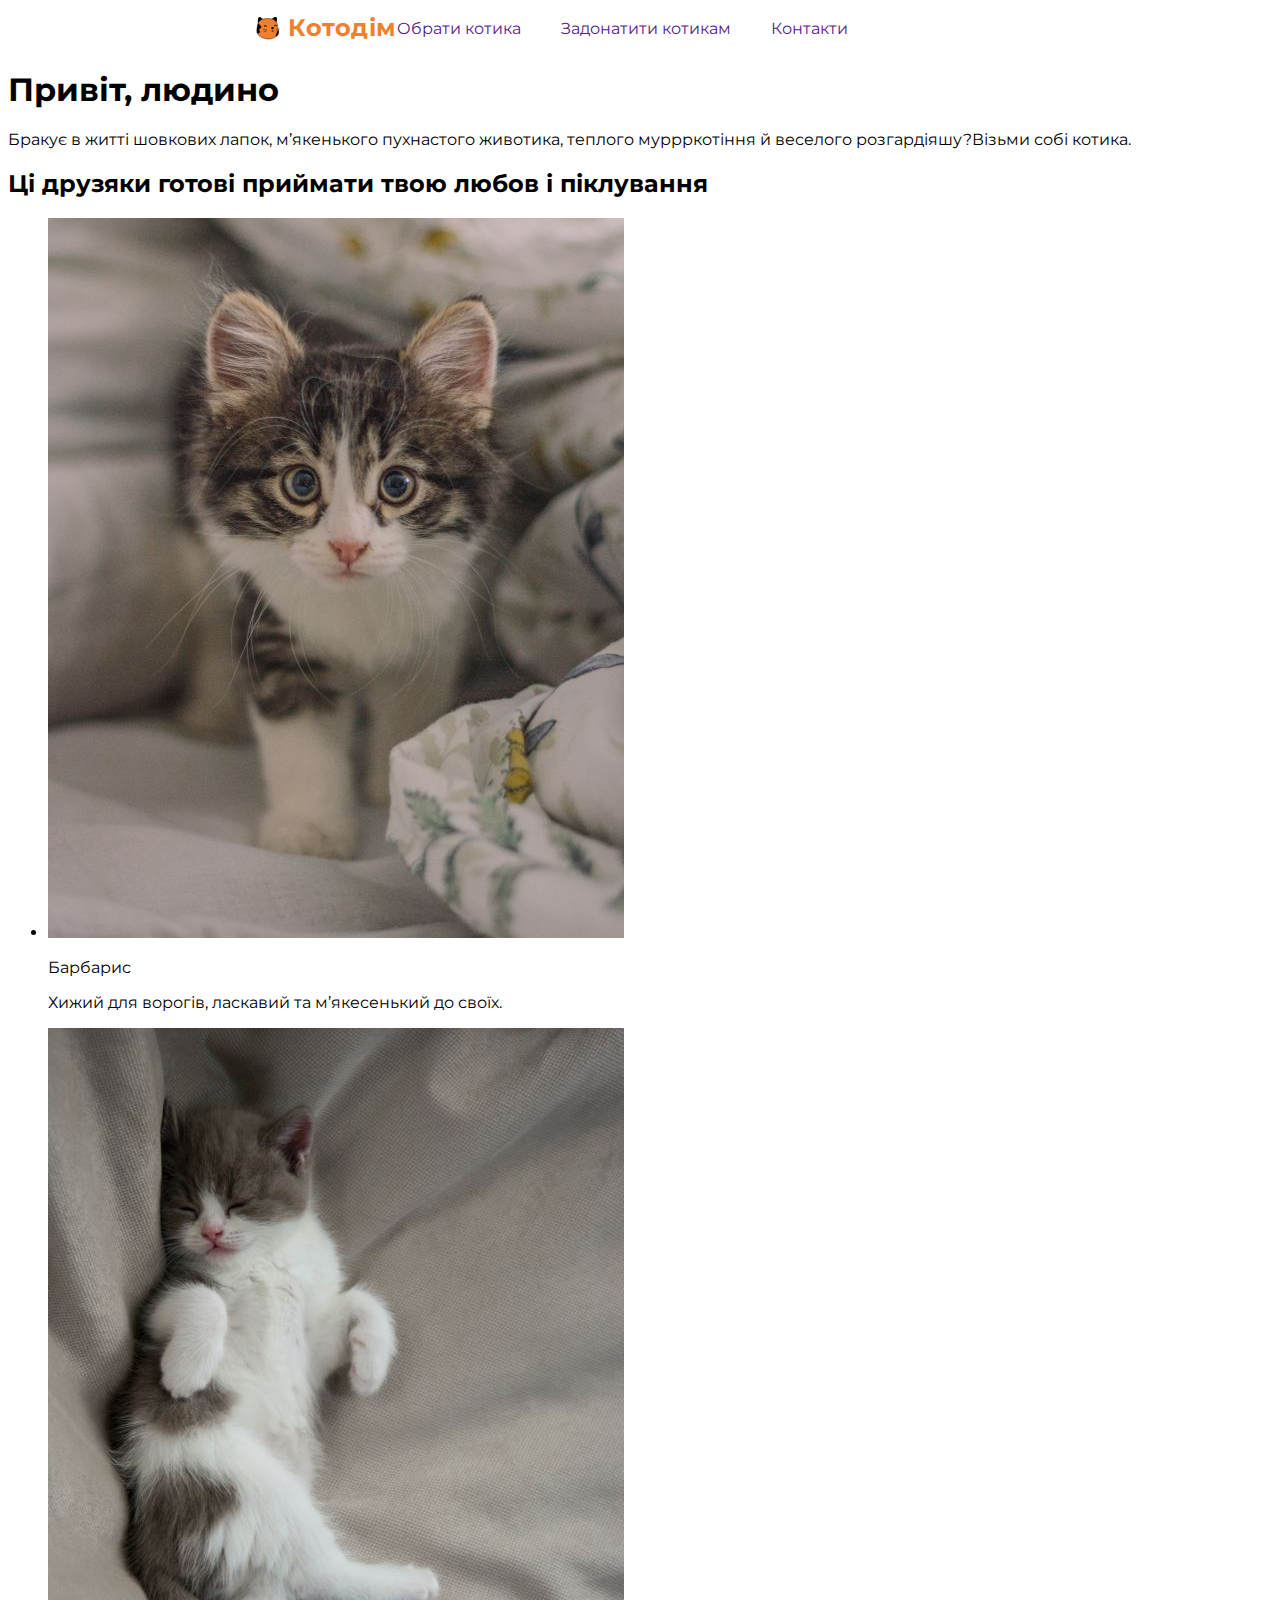
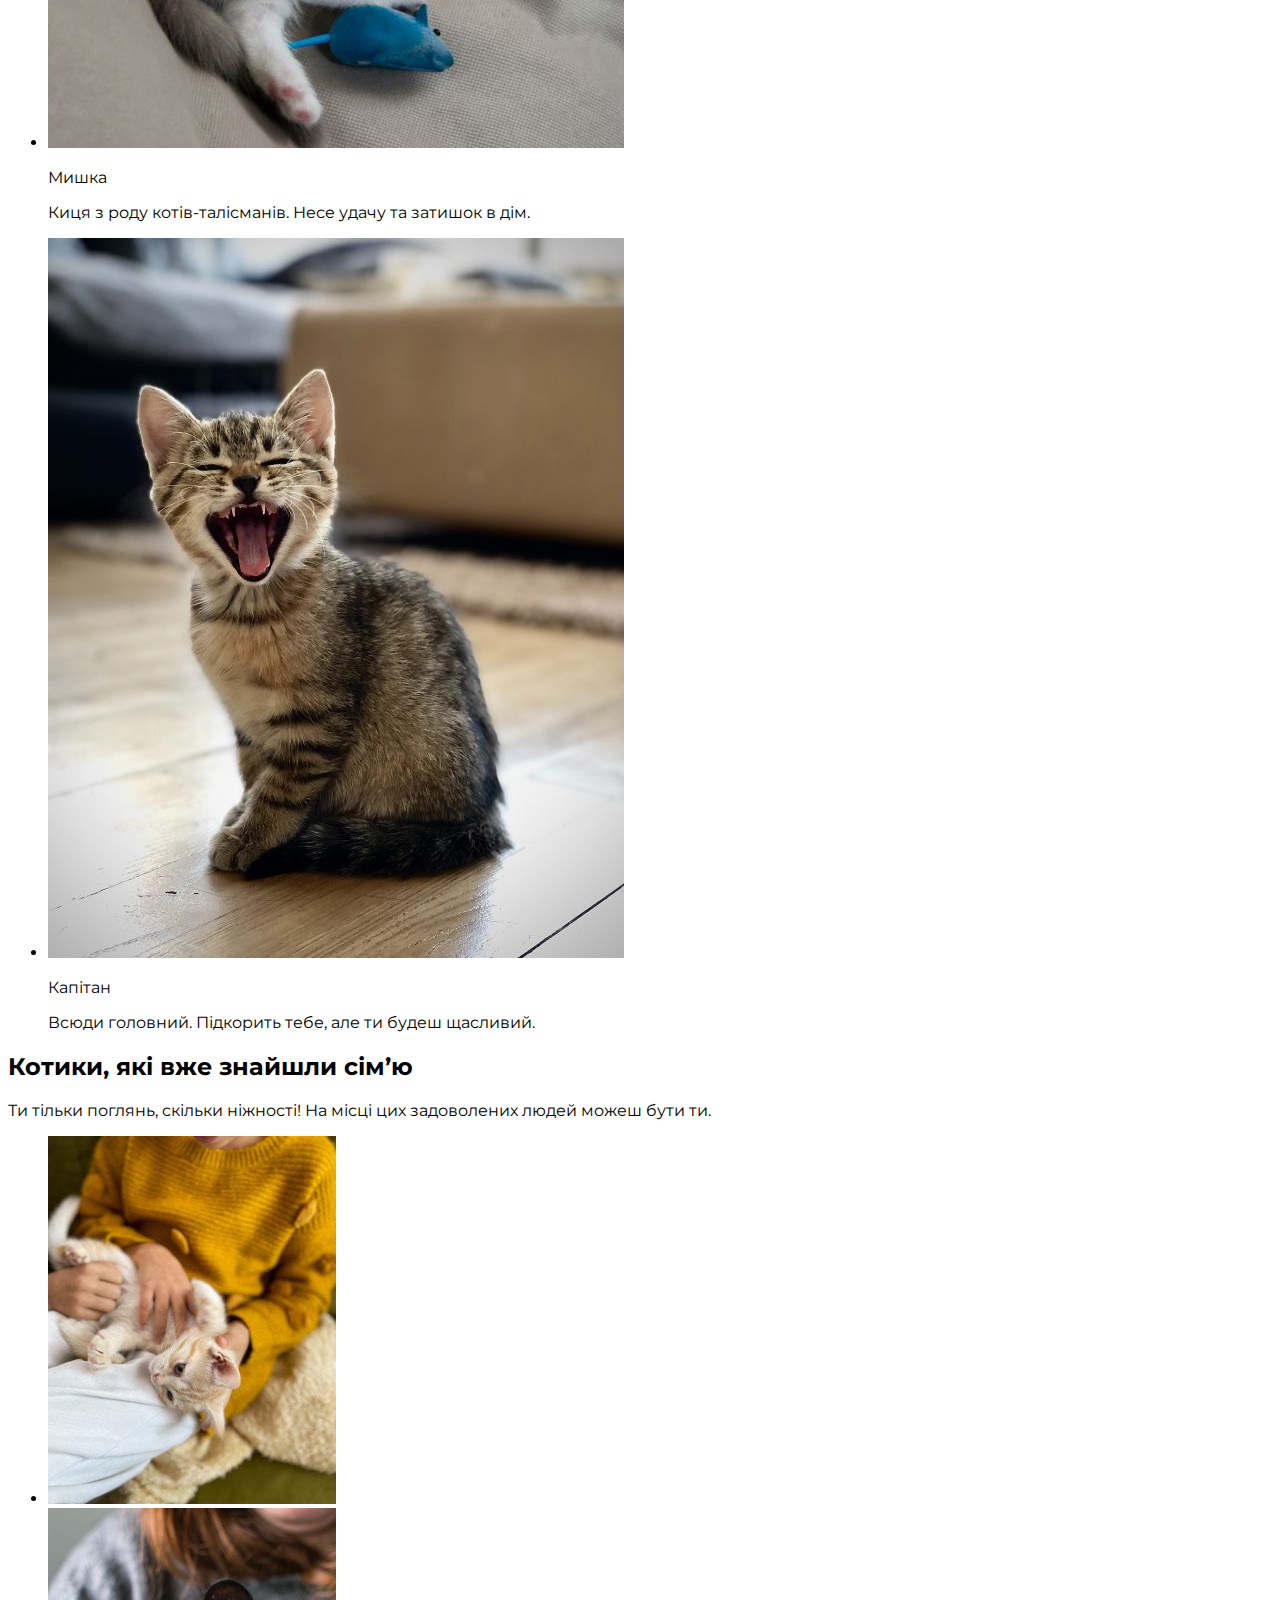
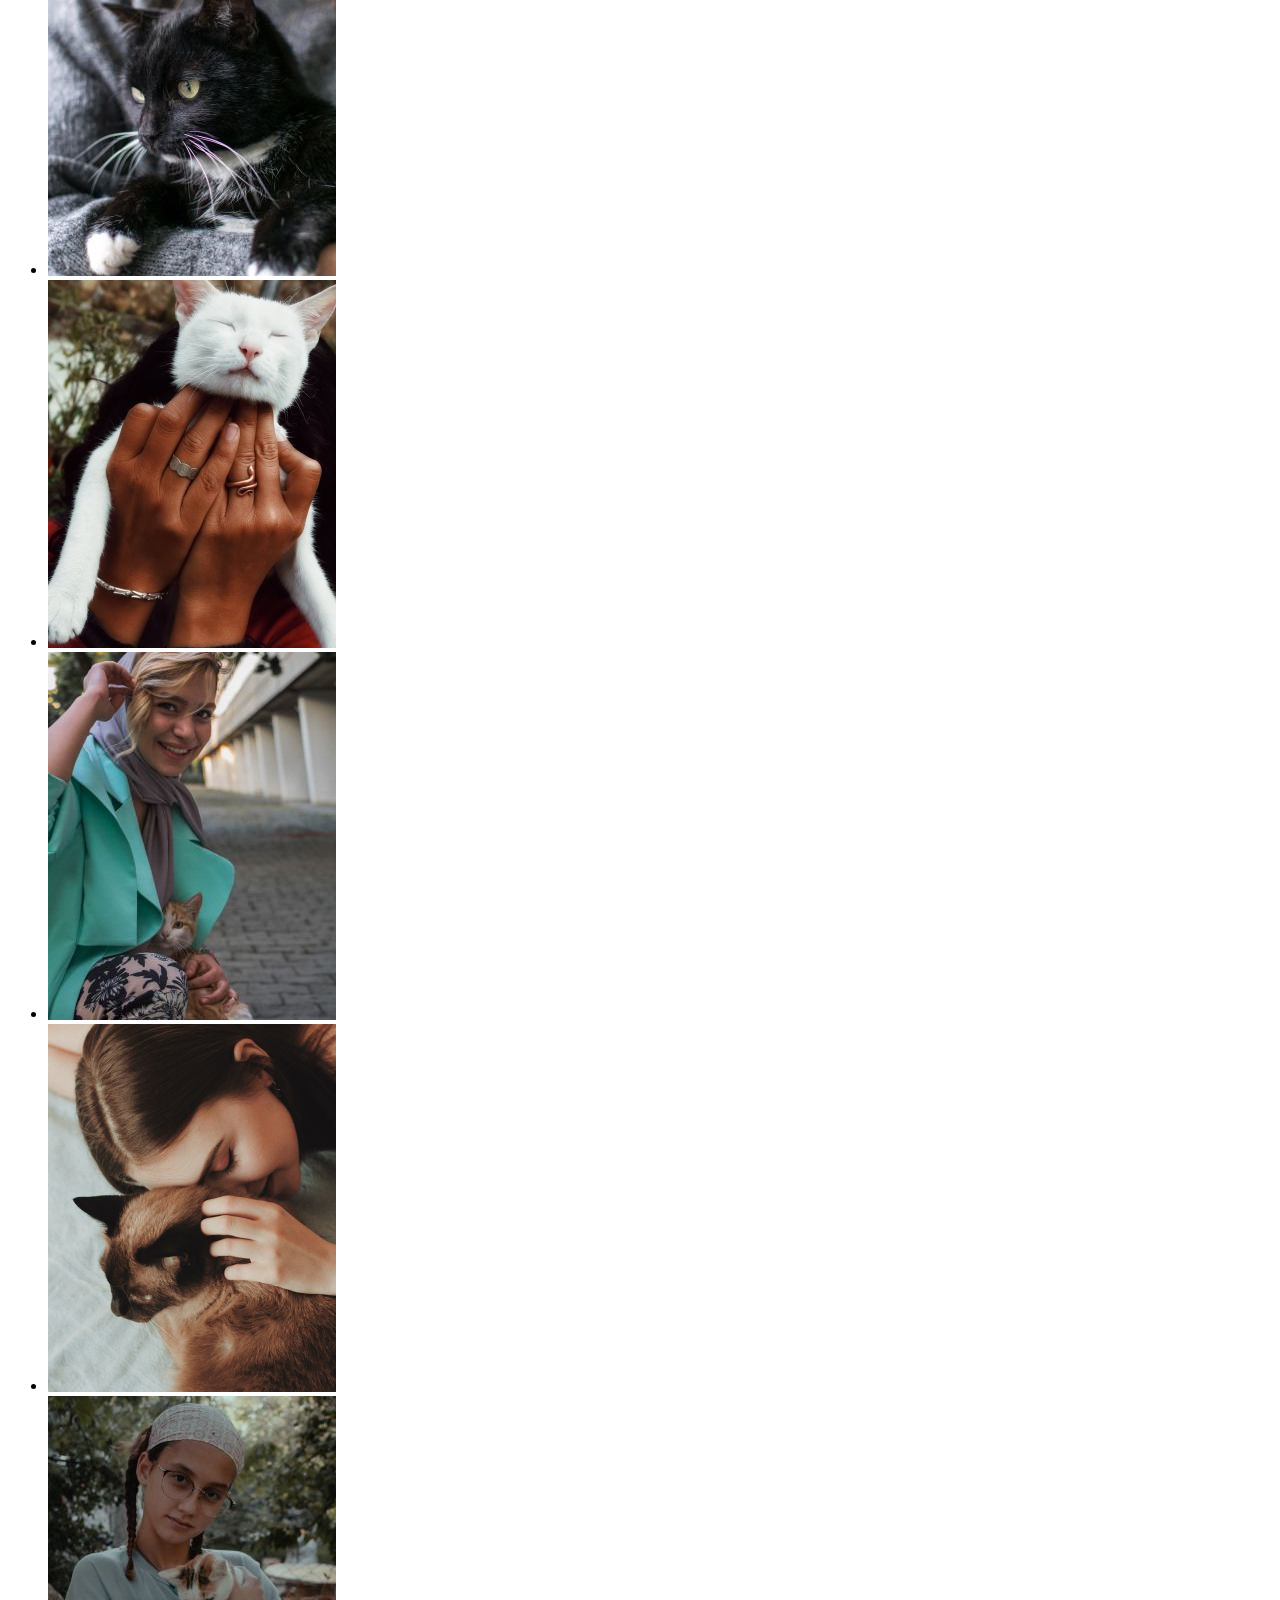
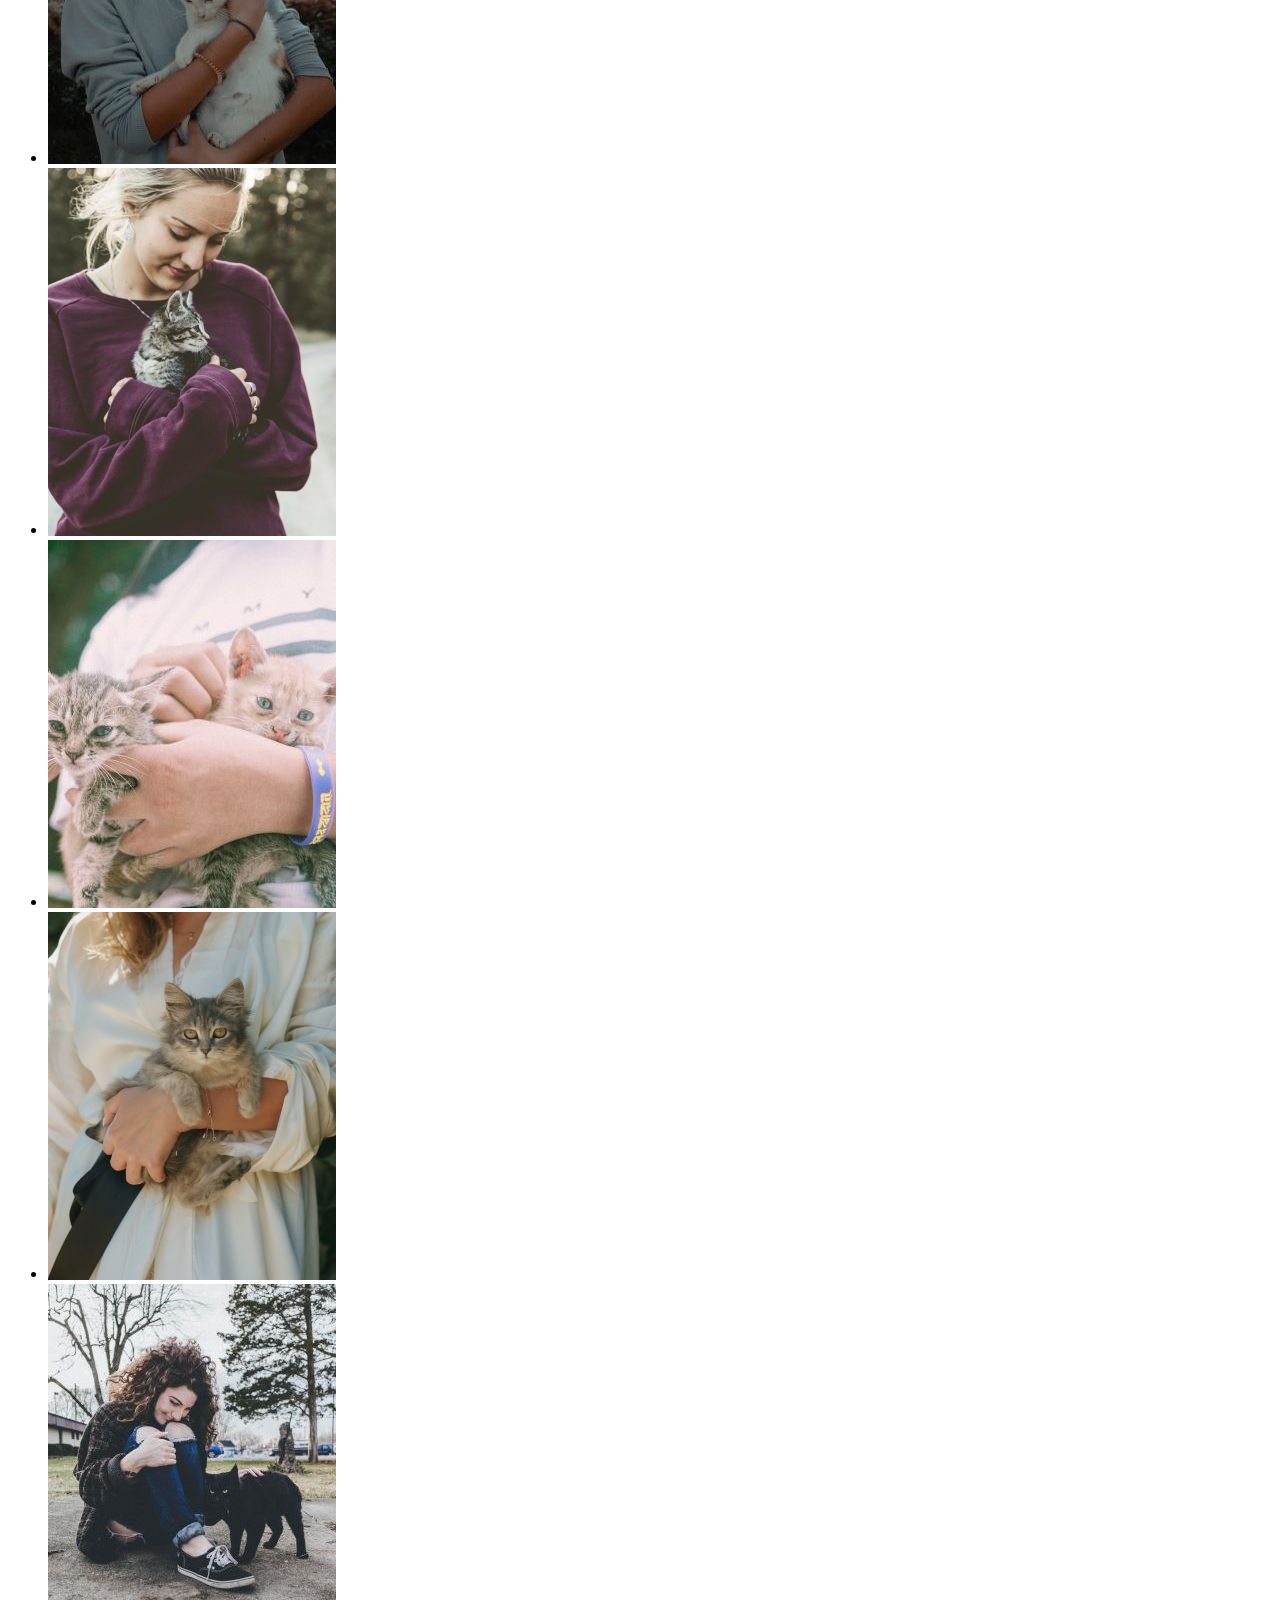
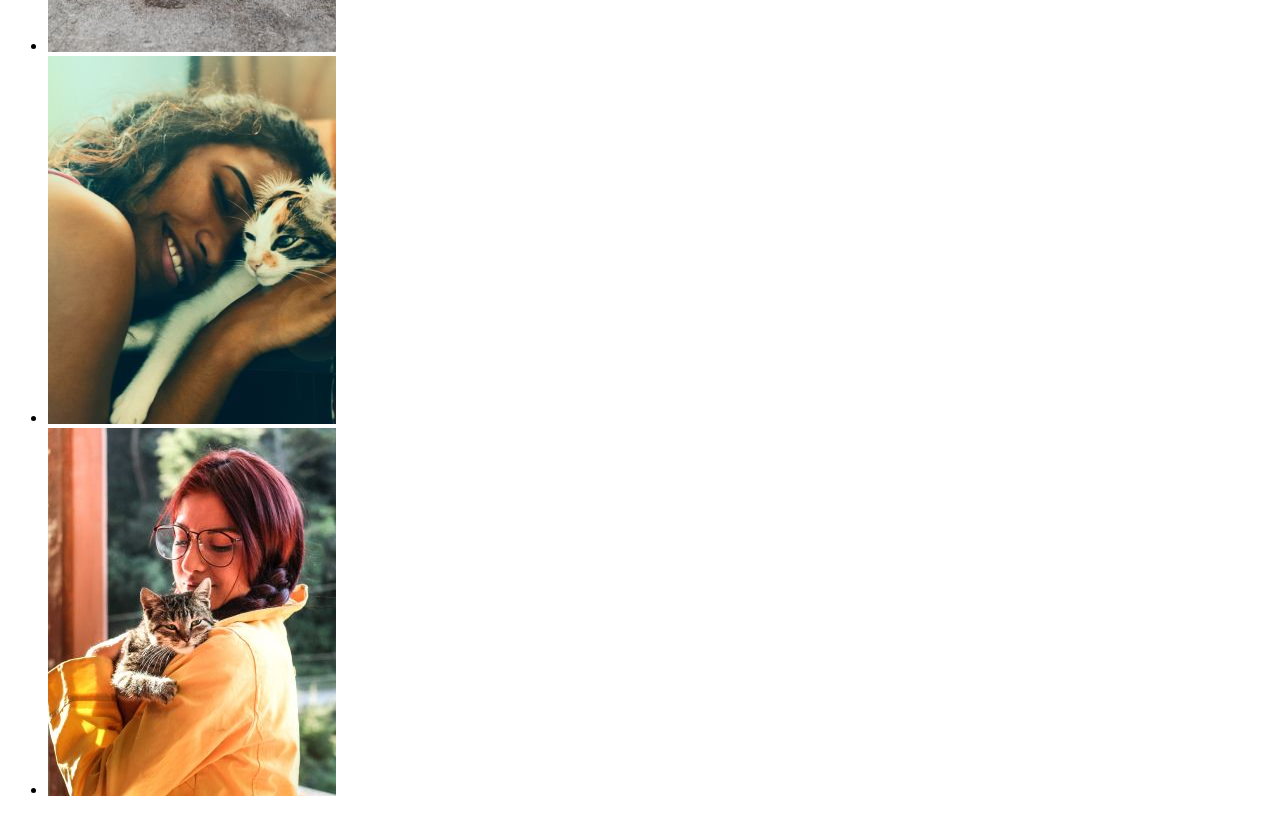
==== index.html @ ca82a4eb "add img" ====
<!DOCTYPE html>
<html lang="uk">
	<head>
		<meta charset="UTF-8" />
		<meta http-equiv="X-UA-Compatible" content="IE=edge" />
		<meta name="viewport" content="width=device-width, initial-scale=1.0" />
		<title>Cat</title>
    <link rel="preconnect" href="https://fonts.googleapis.com">
<link rel="preconnect" href="https://fonts.gstatic.com" crossorigin>
<link href="https://fonts.googleapis.com/css2?family=Montserrat:wght@400;700&display=swap" rel="stylesheet">
    <link rel="stylesheet" href="./styles.css">
	</head>
	<body>
		<header class="header">
			<div class="container header__container">
        <div class="logo">
        <a class="logo__link link" href="./index.html"
				><img class="logo__img"
					src="./img/img/cat-logo.svg"
					alt="логотип сайту"
					width="24"
					height="24"
				/>
				Котодім</a
			>
      </div>
			<div class="nav">
				<ul class="nav__list list">
					<li class="nav__item"><a class="nav__link link" href="">Обрати котика</a></li>
					<li class="nav__item"><a class="nav__link link" href="">Задонатити котикам</a></li>
					<li class="nav__item"><a class="nav__link link" href="">Контакти</a></li>
				</ul>
			</div>
      </div>
      </header>
    <section class="hero">
        <div>
					<h1>Привіт, людино</h1>
        <p>Бракує в житті шовкових лапок, м’якенького пухнастого животика, теплого муррркотіння й веселого розгардіяшу?Візьми собі котика.</p>
				</div>
      </section>
			<section>
				<div>
					<h2>Ці друзяки готові приймати твою любов і піклування</h2>
					<ul>
						<li>
							<img src="./img/img/cat1.jpg" alt="">
							<p>Барбарис</p>
							<p>Хижий для ворогів, ласкавий та м’якесенький до своїх.</p>
						</li>
						<li>
							<img src="./img/img/cat2.jpg" alt="">
							<p>Мишка</p>
							<p>Киця з роду котів-талісманів. Несе удачу та затишок в дім.</p>
						</li>
						<li>
							<img src="./img/img/cat3.jpg" alt="">
							<p>Капітан</p>
							<p>Всюди головний. Підкорить тебе, але ти будеш щасливий.</p>
						</li>
					</ul>
				</div>
			</section>
			<section>
				<h2>Котики, які вже знайшли сім’ю</h2>
				<p>Ти тільки поглянь, скільки ніжності! 
На місці цих задоволених людей можеш бути ти.</p>
				<ul>
					<li><img src="./img/img/1.jpg" alt=""></li>
					<li><img src="./img/img/2.jpg" alt=""></li>
					<li><img src="./img/img/3.jpg" alt=""></li>
					<li><img src="./img/img/4.jpg" alt=""></li>
					<li><img src="./img/img/5.jpg" alt=""></li>
					<li><img src="./img/img/6.jpg" alt=""></li>
					<li><img src="./img/img/7.jpg" alt=""></li>
					<li><img src="./img/img/8.jpg" alt=""></li>
					<li><img src="./img/img/9.jpg" alt=""></li>
					<li><img src="./img/img/10.jpg" alt=""></li>
					<li><img src="./img/img/11.jpg" alt=""></li>
					<li><img src="./img/img/12.jpg" alt=""></li>
				</ul>
			</section>
	</body>
</html>
---- styles.css ----
.link {
  text-decoration: none;
  font-style: normal;
}
.list {
  padding: 0;
  margin: 0;
  list-style: none;
}
.img {
  display: block;
  max-width: 100%;
  height: auto;
}
body {
  font-family: 'Montserrat', sans-serif;
}
 .container {
  width: 1440px;
  padding-left:248px;
  padding-right:248px;
 }

.header {
  background: #FFFFFF;
  
}

.header__container {
  display: flex;
  align-items: center;
}

.logo__link {
  display: flex;
  align-items: center;
  gap: 8px;
font-family: 'Montserrat';
font-style: normal;
font-weight: 700;
font-size: 24px;
line-height: 1.67;

/* display: flex; */
align-items: center;
letter-spacing: 0.5px;

color: #F07F2E;
text-decoration: none;
}

.nav__list {
display: flex;
gap: 40px;
align-items: center;
}
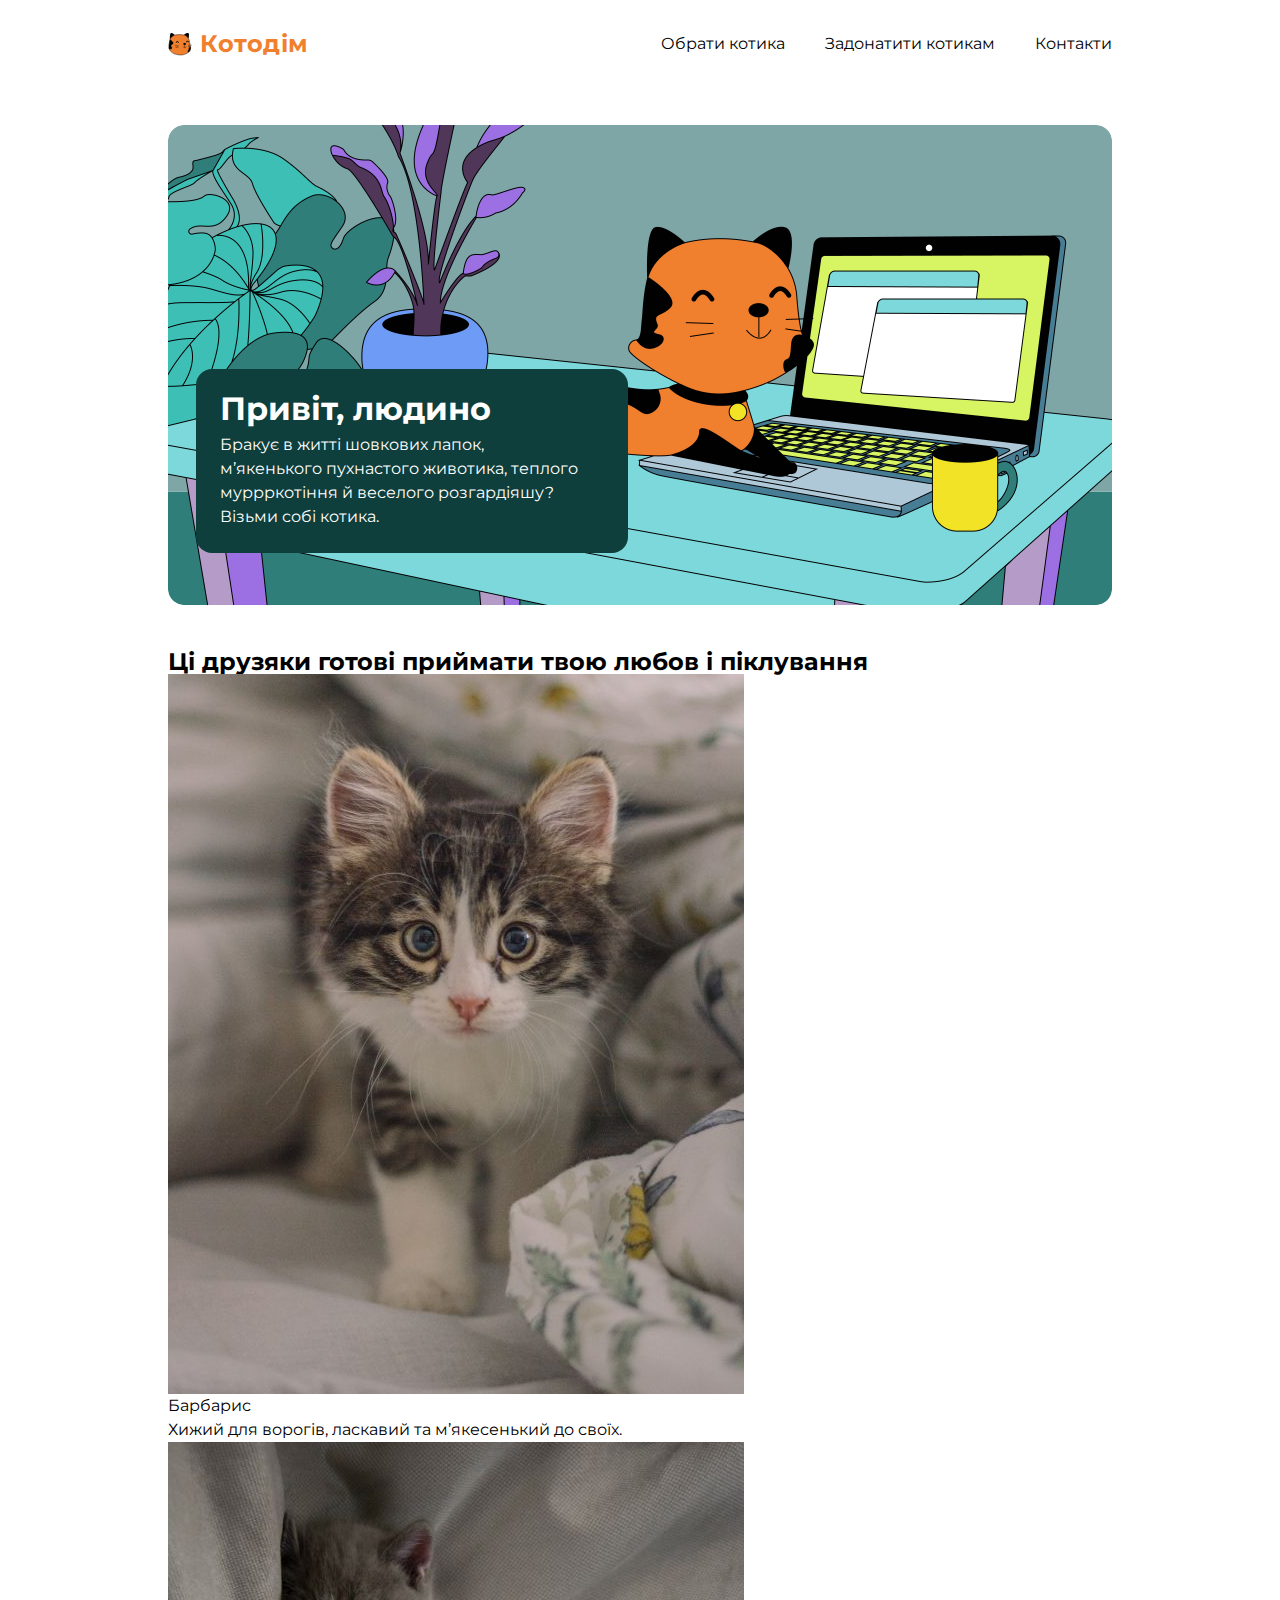
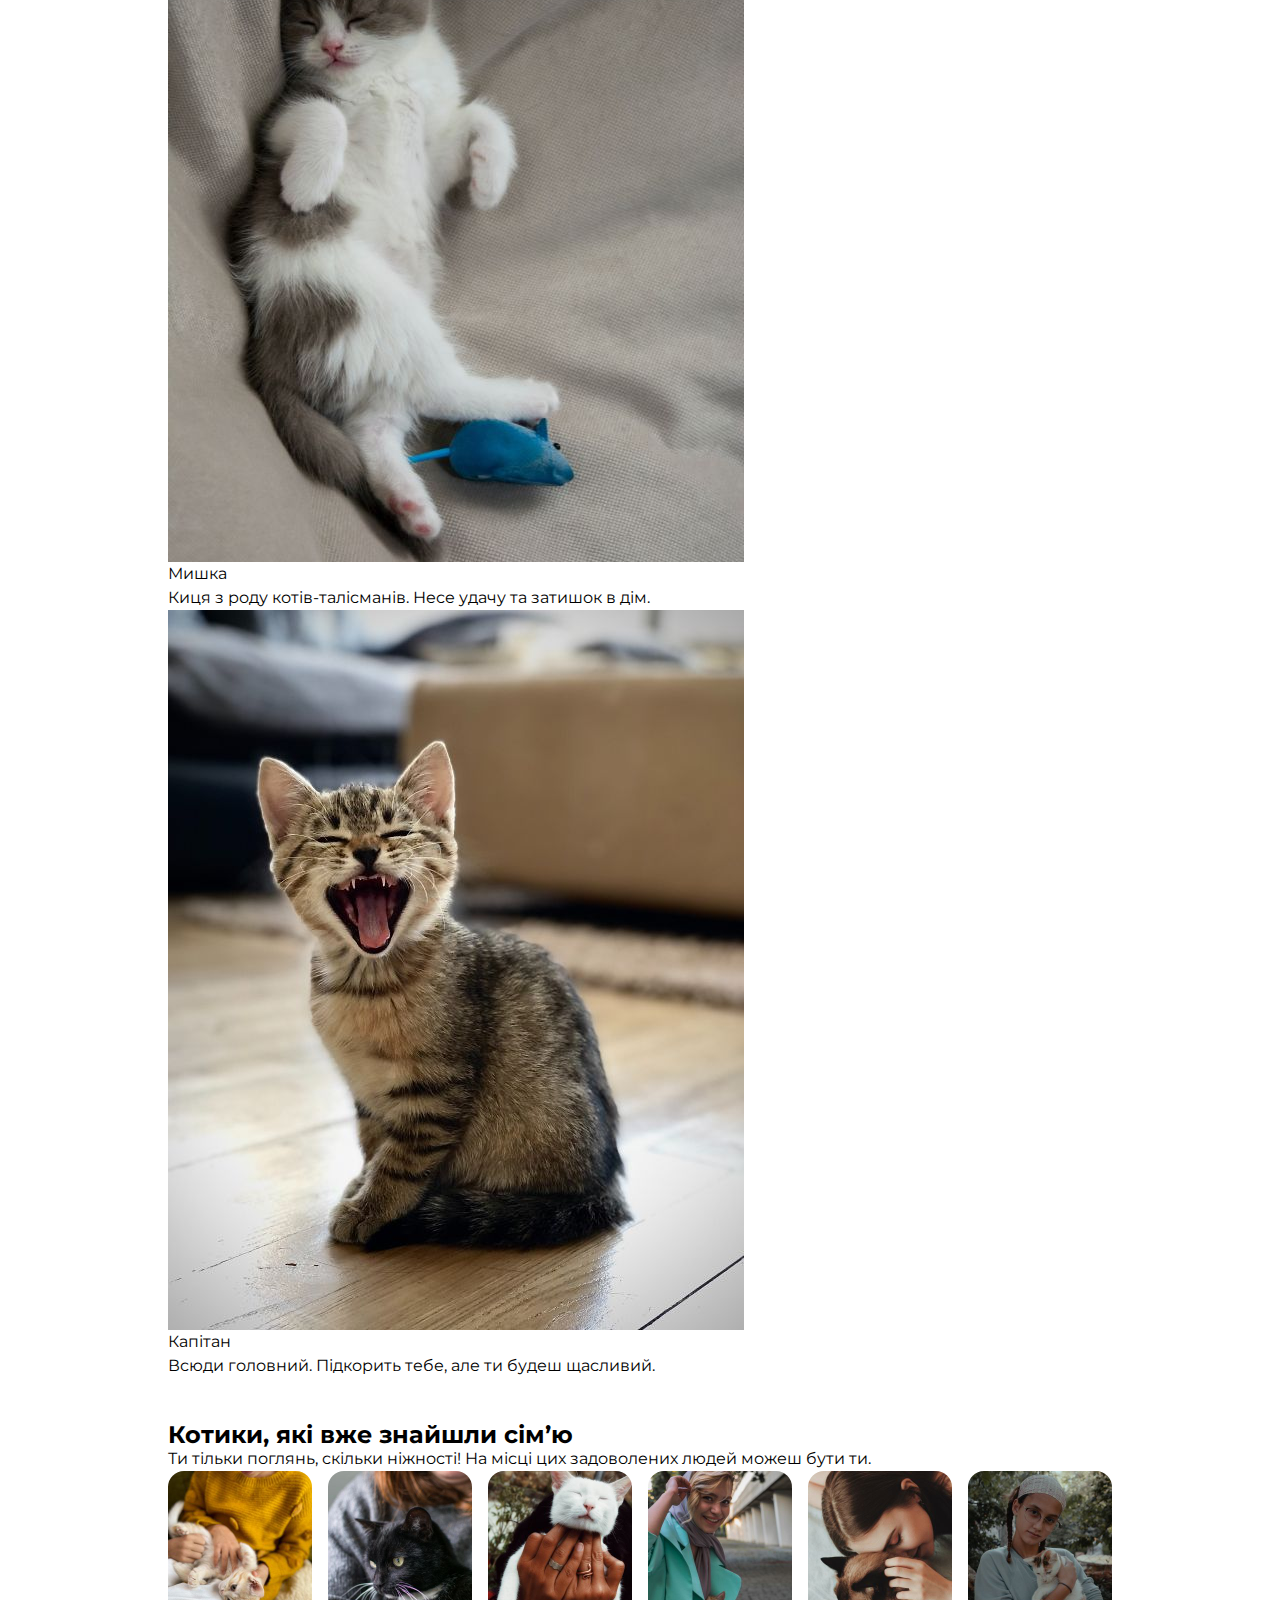
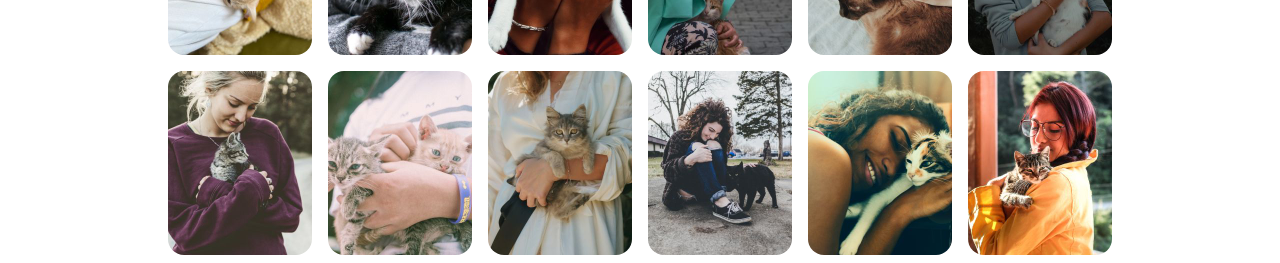
==== commit 5fef7fe9: "add styles to Hero" ====
--- a/index.html
+++ b/index.html
@@ -2,83 +2,101 @@
 <html lang="uk">
 	<head>
 		<meta charset="UTF-8" />
+		<link rel="icon" href="%PUBLIC_URL%/cat.png" />
+		<link rel="apple-touch-icon" href="%PUBLIC_URL%/cat.png" />
 		<meta http-equiv="X-UA-Compatible" content="IE=edge" />
 		<meta name="viewport" content="width=device-width, initial-scale=1.0" />
 		<title>Cat</title>
-    <link rel="preconnect" href="https://fonts.googleapis.com">
-<link rel="preconnect" href="https://fonts.gstatic.com" crossorigin>
-<link href="https://fonts.googleapis.com/css2?family=Montserrat:wght@400;700&display=swap" rel="stylesheet">
-    <link rel="stylesheet" href="./styles.css">
+		<link rel="preconnect" href="https://fonts.googleapis.com" />
+		<link rel="preconnect" href="https://fonts.gstatic.com" crossorigin />
+		<link
+			href="https://fonts.googleapis.com/css2?family=Montserrat:wght@400;700&display=swap"
+			rel="stylesheet"
+		/>
+		<link rel="stylesheet" href="./styles.css" />
 	</head>
 	<body>
 		<header class="header">
-			<div class="container header__container">
-        <div class="logo">
-        <a class="logo__link link" href="./index.html"
-				><img class="logo__img"
-					src="./img/img/cat-logo.svg"
-					alt="логотип сайту"
-					width="24"
-					height="24"
-				/>
-				Котодім</a
-			>
-      </div>
+			<div class="logo">
+				<a class="logo__link link" href="./index.html"
+					><img
+						class="logo__img"
+						src="./img/cat-logo.svg"
+						alt="логотип сайту"
+						width="24"
+						height="24"
+					/>
+					Котодім</a
+				>
+			</div>
 			<div class="nav">
 				<ul class="nav__list list">
-					<li class="nav__item"><a class="nav__link link" href="">Обрати котика</a></li>
-					<li class="nav__item"><a class="nav__link link" href="">Задонатити котикам</a></li>
-					<li class="nav__item"><a class="nav__link link" href="">Контакти</a></li>
+					<li class="nav__item">
+						<a class="nav__link link" href="">Обрати котика</a>
+					</li>
+					<li class="nav__item">
+						<a class="nav__link link" href="">Задонатити котикам</a>
+					</li>
+					<li class="nav__item">
+						<a class="nav__link link" href="">Контакти</a>
+					</li>
 				</ul>
 			</div>
-      </div>
-      </header>
-    <section class="hero">
-        <div>
-					<h1>Привіт, людино</h1>
-        <p>Бракує в житті шовкових лапок, м’якенького пухнастого животика, теплого муррркотіння й веселого розгардіяшу?Візьми собі котика.</p>
-				</div>
-      </section>
-			<section>
+		</header>
+		<section class="hero">
+			<div class="hero__text">
+				<h1 class="hero__title">Привіт, людино</h1>
+				<p class="hero__info">
+					Бракує в житті шовкових лапок,<br />
+					м’якенького пухнастого животика, теплого муррркотіння й веселого
+					розгардіяшу?<br />Візьми собі котика.
+				</p>
+			</div>
+		</section>
+		<section class="gallery">
+			<div>
+				<h2>Ці друзяки готові приймати твою любов і піклування</h2>
 				<div>
-					<h2>Ці друзяки готові приймати твою любов і піклування</h2>
 					<ul>
 						<li>
-							<img src="./img/img/cat1.jpg" alt="">
+							<img src="./img/cat1.jpg" alt="" />
 							<p>Барбарис</p>
 							<p>Хижий для ворогів, ласкавий та м’якесенький до своїх.</p>
 						</li>
 						<li>
-							<img src="./img/img/cat2.jpg" alt="">
+							<img src="./img/cat2.jpg" alt="" />
 							<p>Мишка</p>
 							<p>Киця з роду котів-талісманів. Несе удачу та затишок в дім.</p>
 						</li>
 						<li>
-							<img src="./img/img/cat3.jpg" alt="">
+							<img src="./img/cat3.jpg" alt="" />
 							<p>Капітан</p>
 							<p>Всюди головний. Підкорить тебе, але ти будеш щасливий.</p>
 						</li>
 					</ul>
 				</div>
-			</section>
-			<section>
-				<h2>Котики, які вже знайшли сім’ю</h2>
-				<p>Ти тільки поглянь, скільки ніжності! 
-На місці цих задоволених людей можеш бути ти.</p>
-				<ul>
-					<li><img src="./img/img/1.jpg" alt=""></li>
-					<li><img src="./img/img/2.jpg" alt=""></li>
-					<li><img src="./img/img/3.jpg" alt=""></li>
-					<li><img src="./img/img/4.jpg" alt=""></li>
-					<li><img src="./img/img/5.jpg" alt=""></li>
-					<li><img src="./img/img/6.jpg" alt=""></li>
-					<li><img src="./img/img/7.jpg" alt=""></li>
-					<li><img src="./img/img/8.jpg" alt=""></li>
-					<li><img src="./img/img/9.jpg" alt=""></li>
-					<li><img src="./img/img/10.jpg" alt=""></li>
-					<li><img src="./img/img/11.jpg" alt=""></li>
-					<li><img src="./img/img/12.jpg" alt=""></li>
-				</ul>
-			</section>
+			</div>
+		</section>
+		<section class="final">
+			<h2>Котики, які вже знайшли сім’ю</h2>
+			<p>
+				Ти тільки поглянь, скільки ніжності! На місці цих задоволених людей
+				можеш бути ти.
+			</p>
+			<ul class="final__list">
+				<li><img class="final__listItem" src="./img/1.jpg" alt="" /></li>
+				<li><img class="final__listItem" src="./img/2.jpg" alt="" /></li>
+				<li><img class="final__listItem" src="./img/3.jpg" alt="" /></li>
+				<li><img class="final__listItem" src="./img/4.jpg" alt="" /></li>
+				<li><img class="final__listItem" src="./img/5.jpg" alt="" /></li>
+				<li><img class="final__listItem" src="./img/6.jpg" alt="" /></li>
+				<li><img class="final__listItem" src="./img/7.jpg" alt="" /></li>
+				<li><img class="final__listItem" src="./img/8.jpg" alt="" /></li>
+				<li><img class="final__listItem" src="./img/9.jpg" alt="" /></li>
+				<li><img class="final__listItem" src="./img/10.jpg" alt="" /></li>
+				<li><img class="final__listItem" src="./img/11.jpg" alt="" /></li>
+				<li><img class="final__listItem" src="./img/12.jpg" alt="" /></li>
+			</ul>
+		</section>
 	</body>
 </html>
--- a/styles.css
+++ b/styles.css
@@ -1,56 +1,136 @@
-.link {
-  text-decoration: none;
-  font-style: normal;
+a {
+	text-decoration: none;
+	font-style: normal;
 }
-.list {
-  padding: 0;
-  margin: 0;
-  list-style: none;
+h1,
+h2,
+h3,
+h4,
+h5,
+h6,
+p {
+	margin: 0;
+	padding: 0;
 }
-.img {
-  display: block;
-  max-width: 100%;
-  height: auto;
+ul {
+	padding: 0;
+	margin: 0;
+	list-style: none;
+}
+img {
+	display: block;
+	max-width: 100%;
+	height: auto;
 }
 body {
-  font-family: 'Montserrat', sans-serif;
+	font-family: "Montserrat", sans-serif;
+	font-weight: 400;
+	font-size: 16px;
+	letter-spacing: 0.5%;
+	line-height: 24px;
 }
- .container {
-  width: 1440px;
-  padding-left:248px;
-  padding-right:248px;
- }
+html {
+	scroll-behavior: smooth;
+}
 
 .header {
-  background: #FFFFFF;
-  
-}
-
-.header__container {
-  display: flex;
-  align-items: center;
+	display: flex;
+	align-items: center;
+	justify-content: space-between;
+	width: 944px;
+	padding: 16px;
+	background: #ffffff;
+	margin: auto;
 }
 
 .logo__link {
-  display: flex;
-  align-items: center;
-  gap: 8px;
-font-family: 'Montserrat';
-font-style: normal;
-font-weight: 700;
-font-size: 24px;
-line-height: 1.67;
+	display: flex;
+	align-items: center;
+	gap: 8px;
+	font-family: "Montserrat";
+	font-style: normal;
+	font-weight: 700;
+	font-size: 24px;
+	line-height: 1.67;
 
-/* display: flex; */
-align-items: center;
-letter-spacing: 0.5px;
+	letter-spacing: 0.5px;
 
-color: #F07F2E;
-text-decoration: none;
+	color: #f07f2e;
+	text-decoration: none;
 }
 
 .nav__list {
-display: flex;
-gap: 40px;
-align-items: center;
-}+	display: flex;
+	gap: 40px;
+	align-items: center;
+}
+
+.nav__link {
+	color: currentColor;
+}
+
+.nav__link:hover {
+	color: #f07f2e;
+}
+.hero {
+	position: relative;
+	margin: auto;
+	margin-top: 45px;
+	width: 944px;
+	height: 480px;
+	border-radius: 16px;
+	background-image: url("./img/picture\ 1.jpg");
+	background-size: cover;
+	/* background-attachment: fixed; */
+	background-repeat: no-repeat;
+	background-position: center;
+}
+
+.hero__text {
+	position: absolute;
+	left: 28px;
+	bottom: 52px;
+	width: 432;
+	padding: 24px;
+	border-radius: 16px;
+	background-color: #0f3f3c;
+	color: #ffffff;
+
+	display: flex;
+	flex-direction: column;
+	gap: 8px;
+}
+
+.hero__title {
+	font-size: 32px;
+	letter-spacing: 1.25%;
+	line-height: 32px;
+}
+
+.hero__info {
+	width: 384px;
+}
+
+.gallery {
+	width: 944px;
+	margin: auto;
+	margin-top: 45px;
+}
+
+.final {
+	width: 944px;
+	margin: auto;
+	margin-top: 45px;
+}
+
+.final__list {
+	display: flex;
+	flex-wrap: wrap;
+	gap: 16px;
+}
+
+.final__listItem {
+	width: 144px;
+	height: 184px;
+	border-radius: 16px;
+}
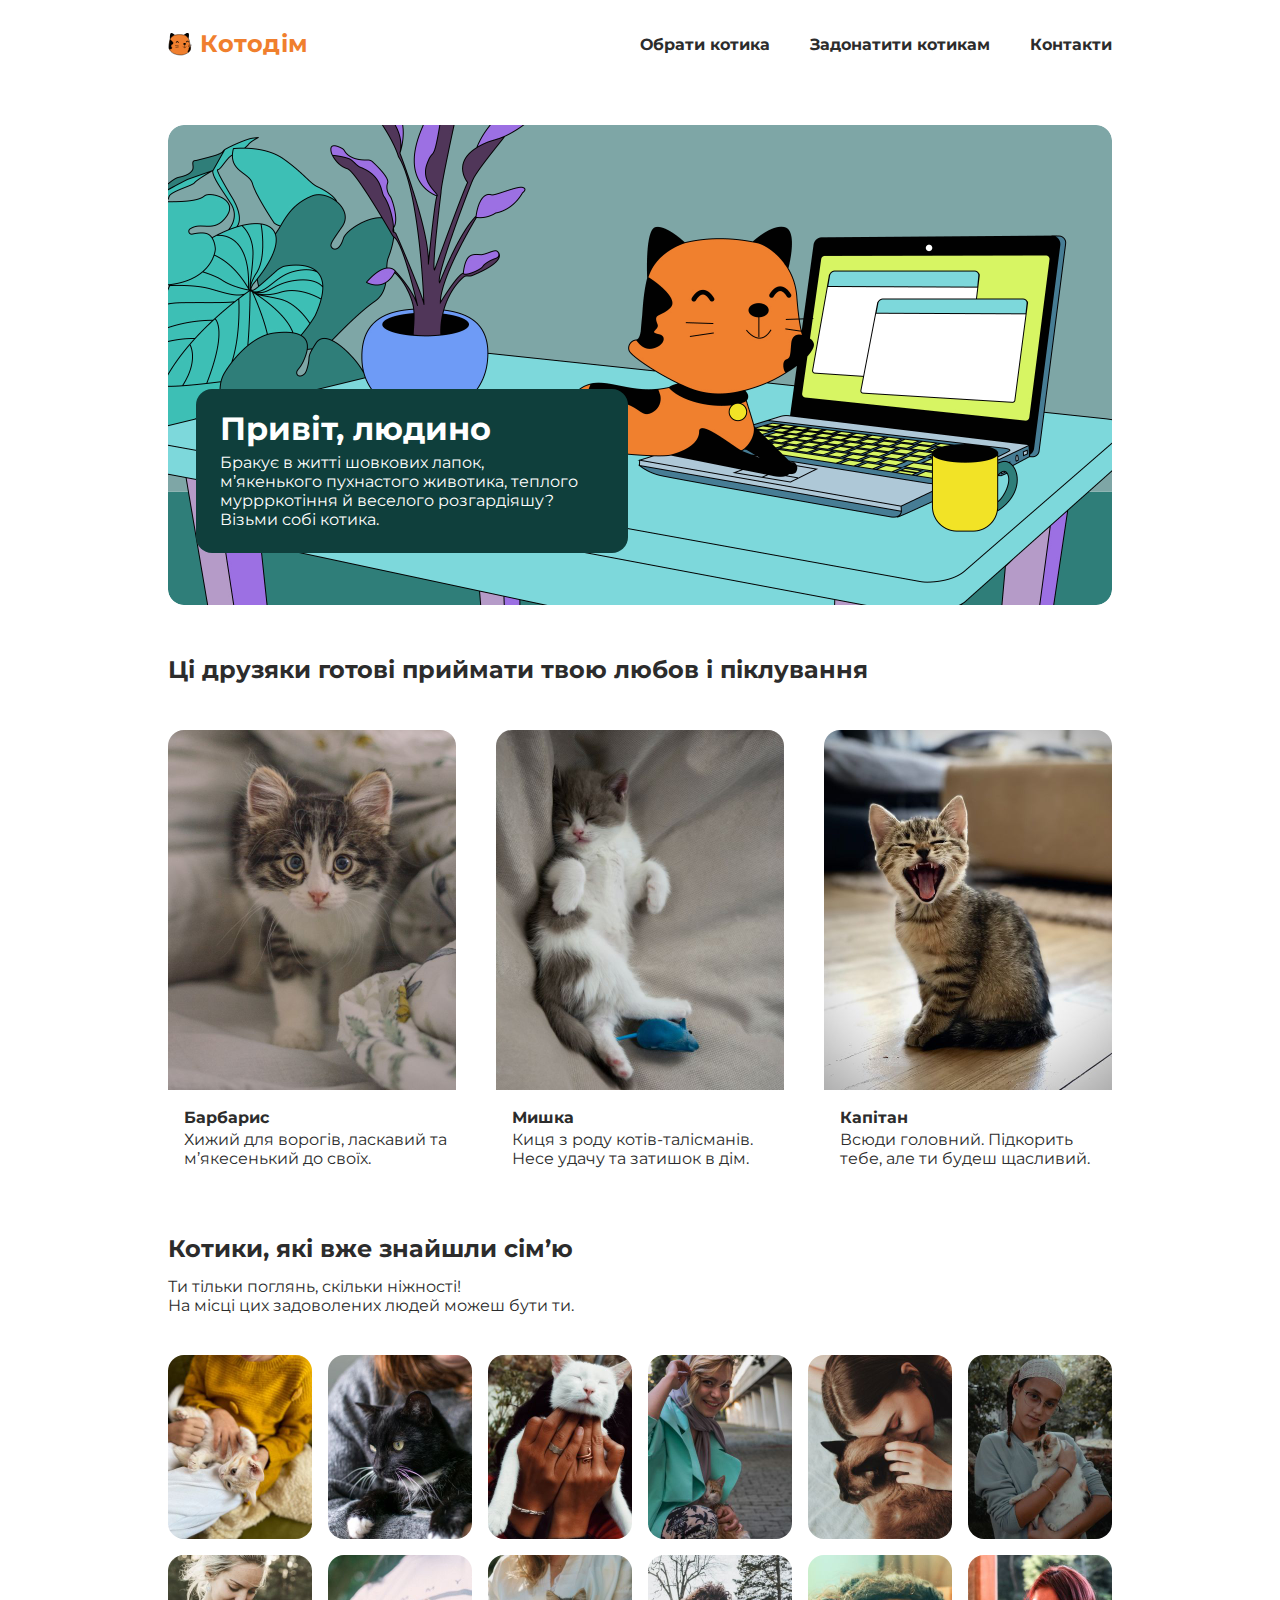
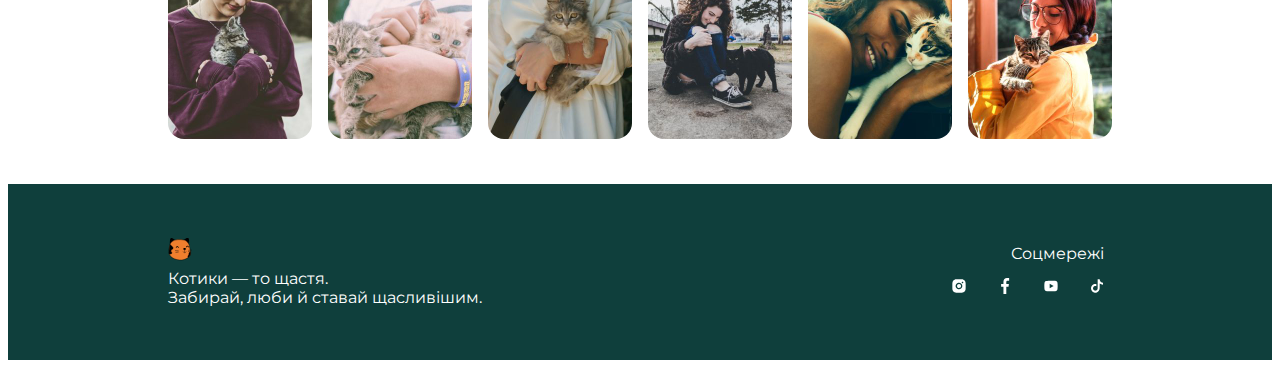
==== commit 7ebd2e3a: "add footer html and styles to footer" ====
--- a/index.html
+++ b/index.html
@@ -23,8 +23,6 @@
 						class="logo__img"
 						src="./img/cat-logo.svg"
 						alt="логотип сайту"
-						width="24"
-						height="24"
 					/>
 					Котодім</a
 				>
@@ -32,13 +30,13 @@
 			<div class="nav">
 				<ul class="nav__list list">
 					<li class="nav__item">
-						<a class="nav__link link" href="">Обрати котика</a>
+						<a class="nav__link" href="">Обрати котика</a>
 					</li>
 					<li class="nav__item">
-						<a class="nav__link link" href="">Задонатити котикам</a>
+						<a class="nav__link" href="">Задонатити котикам</a>
 					</li>
 					<li class="nav__item">
-						<a class="nav__link link" href="">Контакти</a>
+						<a class="nav__link" href="">Контакти</a>
 					</li>
 				</ul>
 			</div>
@@ -55,48 +53,119 @@
 		</section>
 		<section class="gallery">
 			<div>
-				<h2>Ці друзяки готові приймати твою любов і піклування</h2>
+				<h2 class="gallery__title">
+					Ці друзяки готові приймати твою любов і піклування
+				</h2>
 				<div>
-					<ul>
-						<li>
-							<img src="./img/cat1.jpg" alt="" />
-							<p>Барбарис</p>
-							<p>Хижий для ворогів, ласкавий та м’якесенький до своїх.</p>
+					<ul class="gallery__list">
+						<li class="gallery__item">
+							<img class="gallery__img" src="./img/cat1.jpg" alt="" />
+							<div class="gallery__itemContent">
+								<p class="gallery__itemName">Барбарис</p>
+								<p>Хижий для ворогів, ласкавий та м’якесенький до своїх.</p>
+							</div>
 						</li>
-						<li>
+						<li class="gallery__item">
 							<img src="./img/cat2.jpg" alt="" />
-							<p>Мишка</p>
-							<p>Киця з роду котів-талісманів. Несе удачу та затишок в дім.</p>
+							<div class="gallery__itemContent">
+								<p class="gallery__itemName">Мишка</p>
+								<p>
+									Киця з роду котів-талісманів. Несе удачу та затишок в дім.
+								</p>
+							</div>
 						</li>
-						<li>
+						<li class="gallery__item">
 							<img src="./img/cat3.jpg" alt="" />
-							<p>Капітан</p>
-							<p>Всюди головний. Підкорить тебе, але ти будеш щасливий.</p>
+							<div class="gallery__itemContent">
+								<p class="gallery__itemName">Капітан</p>
+								<p>Всюди головний. Підкорить тебе, але ти будеш щасливий.</p>
+							</div>
 						</li>
 					</ul>
 				</div>
 			</div>
 		</section>
 		<section class="final">
-			<h2>Котики, які вже знайшли сім’ю</h2>
+			<h2 class="final__title">Котики, які вже знайшли сім’ю</h2>
 			<p>
-				Ти тільки поглянь, скільки ніжності! На місці цих задоволених людей
-				можеш бути ти.
+				Ти тільки поглянь, скільки ніжності!<br />
+				На місці цих задоволених людей можеш бути ти.
 			</p>
 			<ul class="final__list">
-				<li><img class="final__listItem" src="./img/1.jpg" alt="" /></li>
-				<li><img class="final__listItem" src="./img/2.jpg" alt="" /></li>
-				<li><img class="final__listItem" src="./img/3.jpg" alt="" /></li>
-				<li><img class="final__listItem" src="./img/4.jpg" alt="" /></li>
-				<li><img class="final__listItem" src="./img/5.jpg" alt="" /></li>
-				<li><img class="final__listItem" src="./img/6.jpg" alt="" /></li>
-				<li><img class="final__listItem" src="./img/7.jpg" alt="" /></li>
-				<li><img class="final__listItem" src="./img/8.jpg" alt="" /></li>
-				<li><img class="final__listItem" src="./img/9.jpg" alt="" /></li>
-				<li><img class="final__listItem" src="./img/10.jpg" alt="" /></li>
-				<li><img class="final__listItem" src="./img/11.jpg" alt="" /></li>
-				<li><img class="final__listItem" src="./img/12.jpg" alt="" /></li>
+				<li class="final__listItem"><img src="./img/1.jpg" alt="" /></li>
+				<li class="final__listItem"><img src="./img/2.jpg" alt="" /></li>
+				<li class="final__listItem"><img src="./img/3.jpg" alt="" /></li>
+				<li class="final__listItem"><img src="./img/4.jpg" alt="" /></li>
+				<li class="final__listItem"><img src="./img/5.jpg" alt="" /></li>
+				<li class="final__listItem"><img src="./img/6.jpg" alt="" /></li>
+				<li class="final__listItem"><img src="./img/7.jpg" alt="" /></li>
+				<li class="final__listItem"><img src="./img/8.jpg" alt="" /></li>
+				<li class="final__listItem"><img src="./img/9.jpg" alt="" /></li>
+				<li class="final__listItem"><img src="./img/10.jpg" alt="" /></li>
+				<li class="final__listItem"><img src="./img/11.jpg" alt="" /></li>
+				<li class="final__listItem"><img src="./img/12.jpg" alt="" /></li>
 			</ul>
 		</section>
+		<footer class="footer">
+			<div class="footer__contaner">
+				<div class="footer__logo">
+					<a href="index.html">
+						<img
+							class="logo__img"
+							src="./img/cat-logo.svg"
+							alt="логотип сайту"
+						/>
+					</a>
+					<p class="footer__text">
+						Котики — то щастя.<br />Забирай, люби й ставай щасливішим.
+					</p>
+				</div>
+				<div class="footer__social">
+					<p class="footer__text">Соцмережі</p>
+					<ul class="footer__socialList">
+						<li>
+							<a
+								class="footer__socialItem"
+								href="https://www.instagram.com/"
+								target="_blank"
+								rel="noopener noreferrer"
+								><svg class="footer__socialIcon">
+									<use href="./img/symbol-defs.svg#icon-instagram"></use></svg
+							></a>
+						</li>
+						<li>
+							<a
+								class="footer__socialItem"
+								href="https://www.facebook.com/"
+								target="_blank"
+								rel="noopener noreferrer"
+								><svg class="footer__socialIcon">
+									<use href="./img/symbol-defs.svg#icon-facebook"></use></svg
+							></a>
+						</li>
+						<li>
+							<a
+								class="footer__socialItem"
+								href="https://www.youtube.com/"
+								target="_blank"
+								rel="noopener noreferrer"
+								><svg class="footer__socialIcon">
+									<use href="./img/symbol-defs.svg#icon-youtube"></use></svg
+							></a>
+						</li>
+						<li>
+							<a
+								class="footer__socialItem"
+								href="https://www.tiktok.com/"
+								target="_blank"
+								rel="noopener noreferrer"
+								><svg class="footer__socialIcon">
+									<use href="./img/symbol-defs.svg#icon-tiktok"></use></svg
+							></a>
+						</li>
+					</ul>
+				</div>
+			</div>
+		</footer>
 	</body>
 </html>
--- a/styles.css
+++ b/styles.css
@@ -19,7 +19,7 @@
 }
 img {
 	display: block;
-	max-width: 100%;
+	width: 100%;
 	height: auto;
 }
 body {
@@ -27,7 +27,9 @@
 	font-weight: 400;
 	font-size: 16px;
 	letter-spacing: 0.5%;
-	line-height: 24px;
+	/* line-height: 24px; */
+	color: #2c2c2c;
+	background-color: #ffffff;
 }
 html {
 	scroll-behavior: smooth;
@@ -59,6 +61,11 @@
 	text-decoration: none;
 }
 
+.logo__img {
+	width: 24px;
+	height: 24px;
+}
+
 .nav__list {
 	display: flex;
 	gap: 40px;
@@ -67,6 +74,7 @@
 
 .nav__link {
 	color: currentColor;
+	font-weight: 700;
 }
 
 .nav__link:hover {
@@ -117,6 +125,49 @@
 	margin-top: 45px;
 }
 
+.gallery__title {
+	margin-bottom: 40px;
+	font-size: 24px;
+	font-weight: 700;
+	letter-spacing: 0.5%;
+	line-height: 40px;
+}
+
+.gallery__list {
+	display: flex;
+	gap: 40px;
+}
+
+.gallery__item {
+	width: 288px;
+	border-radius: 16px;
+	overflow: hidden;
+
+	transition-property: all;
+	transition-duration: 250ms;
+	transition-timing-function: cubic-bezier(0.4, 0, 0.2, 1);
+	transition-delay: 0;
+}
+
+.gallery__item:hover {
+	box-shadow: 0px 1px 1px rgba(0, 0, 0, 0.12), 0px 4px 4px rgba(0, 0, 0, 0.06),
+		1px 4px 6px rgba(0, 0, 0, 0.16);
+}
+
+.gallery__itemContent {
+	padding-left: 16px;
+	padding-top: 16px;
+	padding-right: 8px;
+	padding-bottom: 16px;
+}
+
+.gallery__itemName {
+	font-weight: 700;
+	font-size: 16px;
+	letter-spacing: 0.5%;
+	line-height: 24px;
+}
+
 .final {
 	width: 944px;
 	margin: auto;
@@ -127,10 +178,94 @@
 	display: flex;
 	flex-wrap: wrap;
 	gap: 16px;
+	margin-top: 40px;
+}
+
+.final__title {
+	margin-bottom: 8px;
+	font-size: 24px;
+	font-weight: 700;
+	letter-spacing: 0.5%;
+	line-height: 40px;
 }
 
 .final__listItem {
 	width: 144px;
 	height: 184px;
 	border-radius: 16px;
-}
+	overflow: hidden;
+
+	transition-property: all;
+	transition-duration: 250ms;
+	transition-timing-function: cubic-bezier(0.4, 0, 0.2, 1);
+	transition-delay: 0;
+}
+
+.final__listItem:hover {
+	box-shadow: 0px 1px 1px rgba(0, 0, 0, 0.12), 0px 4px 4px rgba(0, 0, 0, 0.06),
+		1px 4px 6px rgba(0, 0, 0, 0.16);
+	scale: 1.03;
+}
+
+.footer {
+	background-color: #0f3f3c;
+}
+
+.footer__contaner {
+	width: 944px;
+	height: 176px;
+	margin: auto;
+	margin-top: 45px;
+
+	display: flex;
+	justify-content: baseline;
+	align-items: center;
+}
+
+.footer__logo {
+	display: flex;
+	flex-direction: column;
+	gap: 8px;
+}
+
+.footer__text {
+	color: #ffffff;
+	margin-right: 8px;
+}
+
+.footer__social {
+	display: flex;
+	flex-direction: column;
+	gap: 8px;
+	align-items: end;
+	margin-left: auto;
+}
+
+.footer__socialList {
+	display: flex;
+	gap: 16px;
+}
+
+.footer__socialItem {
+	display: flex;
+	align-items: center;
+	justify-content: center;
+	width: 30px;
+	height: 30px;
+	border-radius: 50%;
+}
+
+.footer__socialItem:hover {
+	background-color: #ffffff;
+	stroke: #f07f2e;
+}
+
+.footer__socialIcon:hover {
+	fill: #f07f2e;
+}
+
+.footer__socialIcon {
+	width: 16px;
+	height: 16px;
+	fill: #ffffff;
+}
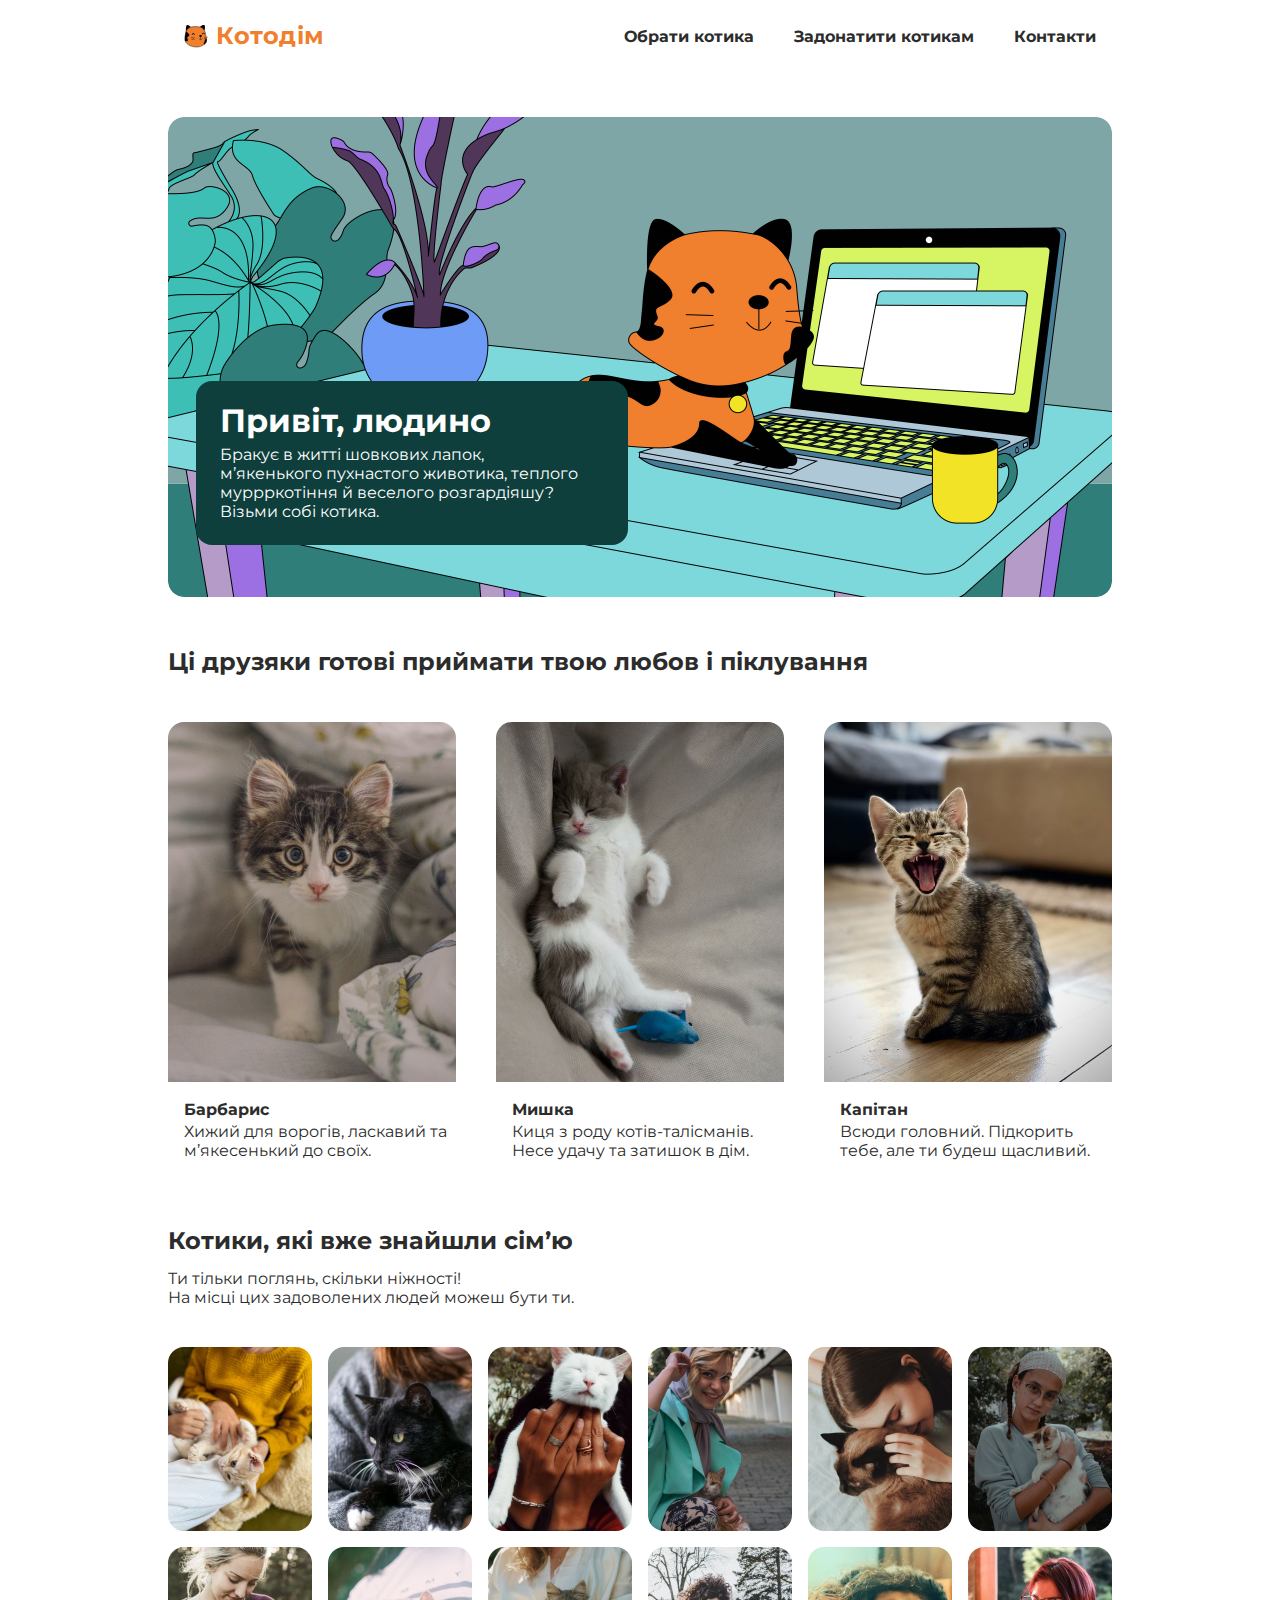
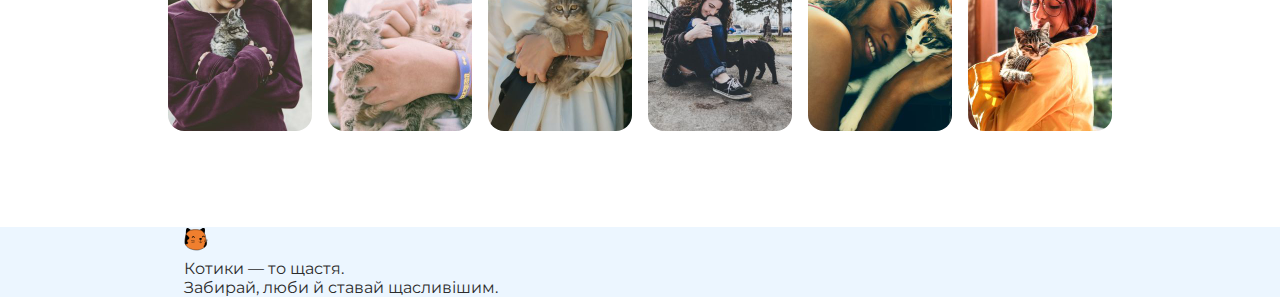
==== commit f3300d16: "added second page" ====
--- a/index.html
+++ b/index.html
@@ -30,84 +30,90 @@
 			<div class="nav">
 				<ul class="nav__list list">
 					<li class="nav__item">
-						<a class="nav__link" href="">Обрати котика</a>
+						<a class="nav__link" href="./second.html">Обрати котика</a>
 					</li>
 					<li class="nav__item">
-						<a class="nav__link" href="">Задонатити котикам</a>
+						<a class="nav__link" href="#">Задонатити котикам</a>
 					</li>
 					<li class="nav__item">
-						<a class="nav__link" href="">Контакти</a>
+						<a class="nav__link" href="#">Контакти</a>
 					</li>
 				</ul>
 			</div>
 		</header>
-		<section class="hero">
-			<div class="hero__text">
-				<h1 class="hero__title">Привіт, людино</h1>
-				<p class="hero__info">
-					Бракує в житті шовкових лапок,<br />
-					м’якенького пухнастого животика, теплого муррркотіння й веселого
-					розгардіяшу?<br />Візьми собі котика.
-				</p>
+		<main class="main">
+			<div class="container">
+				<section class="hero">
+					<div class="hero__text">
+						<h1 class="hero__title">Привіт, людино</h1>
+						<p class="hero__info">
+							Бракує в житті шовкових лапок,<br />
+							м’якенького пухнастого животика, теплого муррркотіння й веселого
+							розгардіяшу?<br />Візьми собі котика.
+						</p>
+					</div>
+				</section>
+				<section class="gallery">
+					<div>
+						<h2 class="gallery__title">
+							Ці друзяки готові приймати твою любов і піклування
+						</h2>
+						<div>
+							<ul class="gallery__list">
+								<li class="gallery__item">
+									<img class="gallery__img" src="./img/cat1.jpg" alt="" />
+									<div class="gallery__itemContent">
+										<p class="gallery__itemName">Барбарис</p>
+										<p>Хижий для ворогів, ласкавий та м’якесенький до своїх.</p>
+									</div>
+								</li>
+								<li class="gallery__item">
+									<img src="./img/cat2.jpg" alt="" />
+									<div class="gallery__itemContent">
+										<p class="gallery__itemName">Мишка</p>
+										<p>
+											Киця з роду котів-талісманів. Несе удачу та затишок в дім.
+										</p>
+									</div>
+								</li>
+								<li class="gallery__item">
+									<img src="./img/cat3.jpg" alt="" />
+									<div class="gallery__itemContent">
+										<p class="gallery__itemName">Капітан</p>
+										<p>
+											Всюди головний. Підкорить тебе, але ти будеш щасливий.
+										</p>
+									</div>
+								</li>
+							</ul>
+						</div>
+					</div>
+				</section>
+				<section class="final">
+					<h2 class="final__title">Котики, які вже знайшли сім’ю</h2>
+					<p>
+						Ти тільки поглянь, скільки ніжності!<br />
+						На місці цих задоволених людей можеш бути ти.
+					</p>
+					<ul class="final__list">
+						<li class="final__listItem"><img src="./img/1.jpg" alt="" /></li>
+						<li class="final__listItem"><img src="./img/2.jpg" alt="" /></li>
+						<li class="final__listItem"><img src="./img/3.jpg" alt="" /></li>
+						<li class="final__listItem"><img src="./img/4.jpg" alt="" /></li>
+						<li class="final__listItem"><img src="./img/5.jpg" alt="" /></li>
+						<li class="final__listItem"><img src="./img/6.jpg" alt="" /></li>
+						<li class="final__listItem"><img src="./img/7.jpg" alt="" /></li>
+						<li class="final__listItem"><img src="./img/8.jpg" alt="" /></li>
+						<li class="final__listItem"><img src="./img/9.jpg" alt="" /></li>
+						<li class="final__listItem"><img src="./img/10.jpg" alt="" /></li>
+						<li class="final__listItem"><img src="./img/11.jpg" alt="" /></li>
+						<li class="final__listItem"><img src="./img/12.jpg" alt="" /></li>
+					</ul>
+				</section>
 			</div>
-		</section>
-		<section class="gallery">
-			<div>
-				<h2 class="gallery__title">
-					Ці друзяки готові приймати твою любов і піклування
-				</h2>
-				<div>
-					<ul class="gallery__list">
-						<li class="gallery__item">
-							<img class="gallery__img" src="./img/cat1.jpg" alt="" />
-							<div class="gallery__itemContent">
-								<p class="gallery__itemName">Барбарис</p>
-								<p>Хижий для ворогів, ласкавий та м’якесенький до своїх.</p>
-							</div>
-						</li>
-						<li class="gallery__item">
-							<img src="./img/cat2.jpg" alt="" />
-							<div class="gallery__itemContent">
-								<p class="gallery__itemName">Мишка</p>
-								<p>
-									Киця з роду котів-талісманів. Несе удачу та затишок в дім.
-								</p>
-							</div>
-						</li>
-						<li class="gallery__item">
-							<img src="./img/cat3.jpg" alt="" />
-							<div class="gallery__itemContent">
-								<p class="gallery__itemName">Капітан</p>
-								<p>Всюди головний. Підкорить тебе, але ти будеш щасливий.</p>
-							</div>
-						</li>
-					</ul>
-				</div>
-			</div>
-		</section>
-		<section class="final">
-			<h2 class="final__title">Котики, які вже знайшли сім’ю</h2>
-			<p>
-				Ти тільки поглянь, скільки ніжності!<br />
-				На місці цих задоволених людей можеш бути ти.
-			</p>
-			<ul class="final__list">
-				<li class="final__listItem"><img src="./img/1.jpg" alt="" /></li>
-				<li class="final__listItem"><img src="./img/2.jpg" alt="" /></li>
-				<li class="final__listItem"><img src="./img/3.jpg" alt="" /></li>
-				<li class="final__listItem"><img src="./img/4.jpg" alt="" /></li>
-				<li class="final__listItem"><img src="./img/5.jpg" alt="" /></li>
-				<li class="final__listItem"><img src="./img/6.jpg" alt="" /></li>
-				<li class="final__listItem"><img src="./img/7.jpg" alt="" /></li>
-				<li class="final__listItem"><img src="./img/8.jpg" alt="" /></li>
-				<li class="final__listItem"><img src="./img/9.jpg" alt="" /></li>
-				<li class="final__listItem"><img src="./img/10.jpg" alt="" /></li>
-				<li class="final__listItem"><img src="./img/11.jpg" alt="" /></li>
-				<li class="final__listItem"><img src="./img/12.jpg" alt="" /></li>
-			</ul>
-		</section>
+		</main>
 		<footer class="footer">
-			<div class="footer__contaner">
+			<div class="footer__contaner container">
 				<div class="footer__logo">
 					<a href="index.html">
 						<img
@@ -120,51 +126,6 @@
 						Котики — то щастя.<br />Забирай, люби й ставай щасливішим.
 					</p>
 				</div>
-				<div class="footer__social">
-					<p class="footer__text">Соцмережі</p>
-					<ul class="footer__socialList">
-						<li>
-							<a
-								class="footer__socialItem"
-								href="https://www.instagram.com/"
-								target="_blank"
-								rel="noopener noreferrer"
-								><svg class="footer__socialIcon">
-									<use href="./img/symbol-defs.svg#icon-instagram"></use></svg
-							></a>
-						</li>
-						<li>
-							<a
-								class="footer__socialItem"
-								href="https://www.facebook.com/"
-								target="_blank"
-								rel="noopener noreferrer"
-								><svg class="footer__socialIcon">
-									<use href="./img/symbol-defs.svg#icon-facebook"></use></svg
-							></a>
-						</li>
-						<li>
-							<a
-								class="footer__socialItem"
-								href="https://www.youtube.com/"
-								target="_blank"
-								rel="noopener noreferrer"
-								><svg class="footer__socialIcon">
-									<use href="./img/symbol-defs.svg#icon-youtube"></use></svg
-							></a>
-						</li>
-						<li>
-							<a
-								class="footer__socialItem"
-								href="https://www.tiktok.com/"
-								target="_blank"
-								rel="noopener noreferrer"
-								><svg class="footer__socialIcon">
-									<use href="./img/symbol-defs.svg#icon-tiktok"></use></svg
-							></a>
-						</li>
-					</ul>
-				</div>
 			</div>
 		</footer>
 	</body>
--- a/styles.css
+++ b/styles.css
@@ -1,27 +1,5 @@
-a {
-	text-decoration: none;
-	font-style: normal;
-}
-h1,
-h2,
-h3,
-h4,
-h5,
-h6,
-p {
-	margin: 0;
-	padding: 0;
-}
-ul {
-	padding: 0;
-	margin: 0;
-	list-style: none;
-}
-img {
-	display: block;
-	width: 100%;
-	height: auto;
-}
+@import "./styleguide.css";
+
 body {
 	font-family: "Montserrat", sans-serif;
 	font-weight: 400;
@@ -30,6 +8,7 @@
 	/* line-height: 24px; */
 	color: #2c2c2c;
 	background-color: #ffffff;
+	width: 100%;
 }
 html {
 	scroll-behavior: smooth;
@@ -37,12 +16,20 @@
 
 .header {
 	display: flex;
-	align-items: center;
-	justify-content: space-between;
-	width: 944px;
+	flex-direction: column;
+	gap: 10px;
+	max-width: 944px;
 	padding: 16px;
 	background: #ffffff;
 	margin: auto;
+}
+
+@media (min-width: 768px) {
+	.header {
+		flex-direction: row;
+		align-items: center;
+		justify-content: space-between;
+	}
 }
 
 .logo__link {
@@ -52,13 +39,19 @@
 	font-family: "Montserrat";
 	font-style: normal;
 	font-weight: 700;
-	font-size: 24px;
+	font-size: 16px;
 	line-height: 1.67;
 
 	letter-spacing: 0.5px;
 
 	color: #f07f2e;
 	text-decoration: none;
+}
+
+@media (min-width: 768px) {
+	.logo__link {
+		font-size: 24px;
+	}
 }
 
 .logo__img {
@@ -68,8 +61,14 @@
 
 .nav__list {
 	display: flex;
-	gap: 40px;
+	gap: 10px;
 	align-items: center;
+}
+
+@media (min-width: 768px) {
+	.nav__list {
+		gap: 40px;
+	}
 }
 
 .nav__link {
@@ -79,12 +78,26 @@
 
 .nav__link:hover {
 	color: #f07f2e;
+}
+
+.current {
+	color: #f07f2e;
+}
+.main {
+	background-color: var(--common-white);
+	padding-bottom: 96px;
+}
+
+.container {
+	max-width: 1128px;
+	margin: auto;
+	padding: 0 16px;
 }
 .hero {
 	position: relative;
 	margin: auto;
 	margin-top: 45px;
-	width: 944px;
+	max-width: 944px;
 	height: 480px;
 	border-radius: 16px;
 	background-image: url("./img/picture\ 1.jpg");
@@ -98,7 +111,7 @@
 	position: absolute;
 	left: 28px;
 	bottom: 52px;
-	width: 432;
+	max-width: 432px;
 	padding: 24px;
 	border-radius: 16px;
 	background-color: #0f3f3c;
@@ -110,17 +123,25 @@
 }
 
 .hero__title {
-	font-size: 32px;
+	font-size: 20px;
 	letter-spacing: 1.25%;
-	line-height: 32px;
+	line-height: 20px;
+}
+
+@media (min-width: 768px) {
+	.hero__title {
+		font-size: 32px;
+		letter-spacing: 1.25%;
+		line-height: 32px;
+	}
 }
 
 .hero__info {
-	width: 384px;
+	max-width: 384px;
 }
 
 .gallery {
-	width: 944px;
+	max-width: 944px;
 	margin: auto;
 	margin-top: 45px;
 }
@@ -134,12 +155,19 @@
 }
 
 .gallery__list {
-	display: flex;
+	display: grid;
+	grid-template-columns: 1fr;
 	gap: 40px;
 }
 
+@media (min-width: 768px) {
+	.gallery__list {
+		grid-template-columns: repeat(3, 1fr);
+	}
+}
+
 .gallery__item {
-	width: 288px;
+	/* width: 288px; */
 	border-radius: 16px;
 	overflow: hidden;
 
@@ -169,16 +197,22 @@
 }
 
 .final {
-	width: 944px;
+	max-width: 944px;
 	margin: auto;
 	margin-top: 45px;
 }
 
 .final__list {
-	display: flex;
-	flex-wrap: wrap;
+	display: grid;
+	grid-template-columns: 1fr;
 	gap: 16px;
 	margin-top: 40px;
+}
+
+@media (min-width: 768px) {
+	.final__list {
+		grid-template-columns: repeat(6, 1fr);
+	}
 }
 
 .final__title {
@@ -190,8 +224,8 @@
 }
 
 .final__listItem {
-	width: 144px;
-	height: 184px;
+	/* width: 144px; */
+	min-height: 184px;
 	border-radius: 16px;
 	overflow: hidden;
 
@@ -208,14 +242,14 @@
 }
 
 .footer {
-	background-color: #0f3f3c;
+	background-color: var(--blue-light);
 }
 
 .footer__contaner {
-	width: 944px;
-	height: 176px;
-	margin: auto;
-	margin-top: 45px;
+	max-width: 944px;
+	max-height: 176px;
+	/* margin: auto; */
+	/* margin-top: 45px; */
 
 	display: flex;
 	justify-content: baseline;
@@ -224,48 +258,200 @@
 
 .footer__logo {
 	display: flex;
-	flex-direction: column;
+
 	gap: 8px;
 }
 
+@media (min-width: 768px) {
+	.footer__logo {
+		flex-direction: column;
+	}
+}
+
 .footer__text {
-	color: #ffffff;
+	color: var(--grey);
 	margin-right: 8px;
 }
-
-.footer__social {
-	display: flex;
-	flex-direction: column;
+/* Second page ---------------------------------------------------------------------------------------------------------------------- */
+
+.posts {
+	margin-top: 45px;
+	margin-bottom: 80px;
+	display: grid;
+	gap: 12px;
+	grid-template-columns: 1fr;
+}
+
+@media (min-width: 768px) {
+	.posts {
+		gap: 24px;
+		grid-template-columns: repeat(2, 1fr);
+	}
+
+	.post:first-child {
+		grid-column: 1 / 2;
+		grid-row: 1 / 3;
+	}
+}
+
+.post > a {
+	position: relative;
+	color: var(--common-white);
+}
+
+.overlay {
+	border-radius: 0px 0px 16px 16px;
+	background-color: rgba(18, 18, 22, 0.5);
+	padding: 12px 20px;
+	position: absolute;
+	left: 0;
+	bottom: 0;
+	width: 100%;
+}
+
+@media (min-width: 1440px) {
+	.overlay {
+		padding: 24px 48px;
+	}
+}
+
+.post-title {
+	color: var(--common-white);
+	font-family: var(--common-font);
+}
+
+.longread {
+	display: grid;
+	gap: 96px;
+}
+
+@media (min-width: 1440px) {
+	.longread {
+		grid-template-areas:
+			"b b s"
+			"b b s"
+			"b b v"
+			"b b .";
+		gap: 60px 24px;
+	}
+
+	.blog {
+		grid-area: b;
+	}
+	.social {
+		grid-area: s;
+	}
+	.video {
+		grid-area: v;
+	}
+}
+
+.blog {
+	display: grid;
+	gap: 48px;
+}
+
+.blog-link {
+	color: var(--common-black);
+	display: grid;
+	gap: 20px;
+}
+
+@media (min-width: 768px) {
+	.blog {
+		gap: 36px;
+	}
+
+	.blog-link {
+		gap: 24px;
+		grid-template-columns: 264px 1fr;
+	}
+}
+
+.blog-title {
+	color: var(--grey, #2c2c2c);
+	font-family: var(--common-font);
+	margin-bottom: 12px;
+}
+
+.blog-text {
+	color: var(--grey, #2c2c2c);
+	font-family: var(--common-font);
+	font-size: 16px;
+	line-height: 24px;
+	letter-spacing: 0.5px;
+}
+
+.socials-title {
+	color: var(--grey, #2c2c2c);
+	font-family: var(--common-font);
+	margin-bottom: 24px;
+}
+
+.socials-list {
+	display: grid;
+	grid-template-columns: repeat(2, 1fr);
+	gap: 24px 8px;
+}
+
+.social-link {
+	padding: 8px;
+	color: var(--common-black, #2f2f37);
+	border-radius: 16px;
+	font-family: var(--common-font);
+	font-size: 16px;
+	line-height: 24px;
+	letter-spacing: 0.5px;
+	display: grid;
+	grid-template-columns: 32px 1fr;
+	align-items: center;
+	justify-items: center;
+}
+
+@media (min-width: 768px) {
+	.socials-list {
+		gap: 24px;
+	}
+}
+
+.socials-item:nth-child(1) .social-link {
+	background-color: var(--navy);
+}
+
+.socials-item:nth-child(2) .social-link {
+	background-color: var(--pink);
+}
+
+.socials-item:nth-child(3) .social-link {
+	background-color: var(--scarlet);
+}
+
+.socials-item:nth-child(4) .social-link {
+	background-color: var(--turquoise);
+}
+
+.socials-item:nth-child(5) .social-link {
+	background-color: var(--yellow);
+}
+
+.socials-item:nth-child(6) .social-link {
+	background-color: var(--lilac);
+}
+
+.video-title {
+	color: var(--grey, #2c2c2c);
+	font-family: var(--common-font);
+	margin-bottom: 45px;
+}
+
+/* .footer {
+	padding: 16px;
+	background-color: var(--blue-light);
+} */
+/* 
+.footer-container {
+	display: grid;
+	grid-template-columns: 24px 1fr;
+	align-items: center;
 	gap: 8px;
-	align-items: end;
-	margin-left: auto;
-}
-
-.footer__socialList {
-	display: flex;
-	gap: 16px;
-}
-
-.footer__socialItem {
-	display: flex;
-	align-items: center;
-	justify-content: center;
-	width: 30px;
-	height: 30px;
-	border-radius: 50%;
-}
-
-.footer__socialItem:hover {
-	background-color: #ffffff;
-	stroke: #f07f2e;
-}
-
-.footer__socialIcon:hover {
-	fill: #f07f2e;
-}
-
-.footer__socialIcon {
-	width: 16px;
-	height: 16px;
-	fill: #ffffff;
-}
+} */
